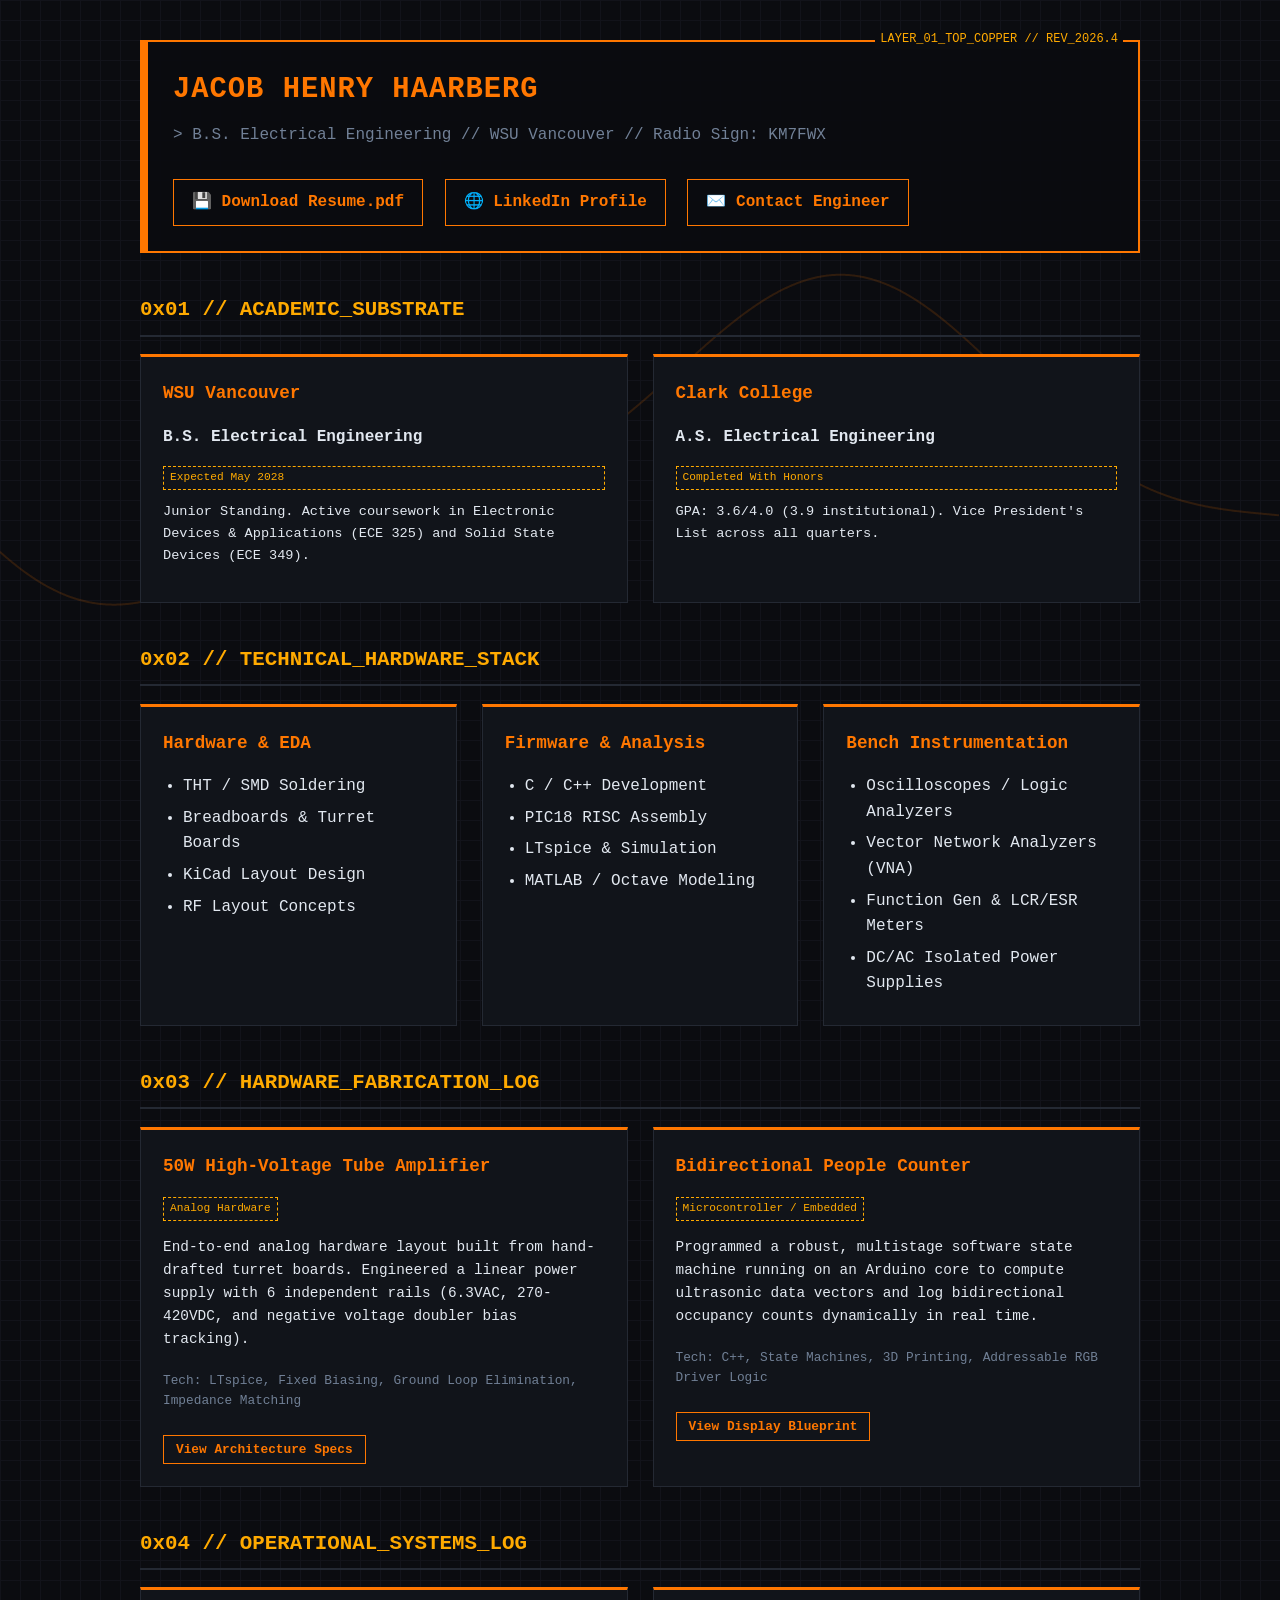
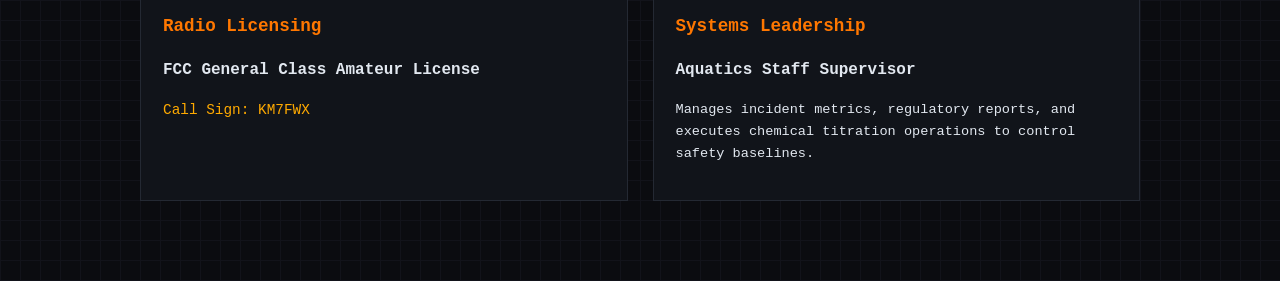
==== index.html @ 0bff0d73 "Add files via upload" ====
<!DOCTYPE html>
<html lang="en">
<head>
    <meta charset="UTF-8">
    <meta name="viewport" content="width=device-width, initial-scale=1.0">
    <title>Jacob Henry Haarberg | Electrical Engineering Portfolio</title>
    <link rel="stylesheet" href="style.css">
</head>
<body>
    <!-- Real-time Oscilloscope Background Trace Engine -->
    <canvas id="scopeCanvas"></canvas>
    
    <div class="container">
        <!-- HEADER / SILKSCREEN FABRIC-BLOCK REGISTRATION -->
        <header class="terminal-header">
            <h1>JACOB HENRY HAARBERG</h1>
            <p class="subtitle">> B.S. Electrical Engineering // WSU Vancouver // Radio Sign: KM7FWX</p>
            <div class="cv-links">
                <!-- Point these to where your physical PDFs are stored in your root directory -->
                <a href="resume.pdf" class="btn" download>💾 Download Resume.pdf</a>
                <a href="https://linkedin.com" target="_blank" class="btn">🌐 LinkedIn Profile</a>
                <a href="mailto:Jacob.Haarberg@outlook.com" class="btn">✉️ Contact Engineer</a>
            </div>
        </header>

        <!-- EDUCATION MATRIX -->
        <section class="skills-section">
            <h2>0x01 // ACADEMIC_SUBSTRATE</h2>
            <div class="skills-grid">
                <div class="skill-card">
                    <h3>WSU Vancouver</h3>
                    <p><strong>B.S. Electrical Engineering</strong></p>
                    <p class="status-tag">Expected May 2028</p>
                    <p style="font-size: 0.85rem; margin-top: 10px;">Junior Standing. Active coursework in Electronic Devices & Applications (ECE 325) and Solid State Devices (ECE 349).</p>
                </div>
                <div class="skill-card">
                    <h3>Clark College</h3>
                    <p><strong>A.S. Electrical Engineering</strong></p>
                    <p class="status-tag">Completed With Honors</p>
                    <p style="font-size: 0.85rem; margin-top: 10px;">GPA: 3.6/4.0 (3.9 institutional). Vice President's List across all quarters.</p>
                </div>
            </div>
        </section>

        <!-- SKILLS MATRIX -->
        <section class="skills-section">
            <h2>0x02 // TECHNICAL_HARDWARE_STACK</h2>
            <div class="skills-grid">
                <div class="skill-card">
                    <h3>Hardware & EDA</h3>
                    <ul>
                        <li>THT / SMD Soldering</li>
                        <li>Breadboards & Turret Boards</li>
                        <li>KiCad Layout Design</li>
                        <li>RF Layout Concepts</li>
                    </ul>
                </div>
                <div class="skill-card">
                    <h3>Firmware & Analysis</h3>
                    <ul>
                        <li>C / C++ Development</li>
                        <li>PIC18 RISC Assembly</li>
                        <li>LTspice & Simulation</li>
                        <li>MATLAB / Octave Modeling</li>
                    </ul>
                </div>
                <div class="skill-card">
                    <h3>Bench Instrumentation</h3>
                    <ul>
                        <li>Oscilloscopes / Logic Analyzers</li>
                        <li>Vector Network Analyzers (VNA)</li>
                        <li>Function Gen & LCR/ESR Meters</li>
                        <li>DC/AC Isolated Power Supplies</li>
                    </ul>
                </div>
            </div>
        </section>

        <!-- HARDWARE PROJECTS GALLERY -->
        <section class="projects-section">
            <h2>0x03 // HARDWARE_FABRICATION_LOG</h2>
            <div class="projects-grid">
                
                <!-- Project 1: Tube Amp -->
                <article class="project-card">
                    <div class="project-header">
                        <h3>50W High-Voltage Tube Amplifier</h3>
                        <span class="status-tag">Analog Hardware</span>
                    </div>
                    <p class="project-desc">End-to-end analog hardware layout built from hand-drafted turret boards. Engineered a linear power supply with 6 independent rails (6.3VAC, 270-420VDC, and negative voltage doubler bias tracking).</p>
                    <p style="font-size:0.8rem; color:var(--text-muted);">Tech: LTspice, Fixed Biasing, Ground Loop Elimination, Impedance Matching</p>
                    <div class="project-links">
                        <button class="btn-sm modal-trigger" data-target="amp-modal">View Architecture Specs</button>
                    </div>
                </article>

                <!-- Project 2: People Counter -->
                <article class="project-card">
                    <div class="project-header">
                        <h3>Bidirectional People Counter</h3>
                        <span class="status-tag">Microcontroller / Embedded</span>
                    </div>
                    <p class="project-desc">Programmed a robust, multistage software state machine running on an Arduino core to compute ultrasonic data vectors and log bidirectional occupancy counts dynamically in real time.</p>
                    <p style="font-size:0.8rem; color:var(--text-muted);">Tech: C++, State Machines, 3D Printing, Addressable RGB Driver Logic</p>
                    <div class="project-links">
                        <button class="btn-sm modal-trigger" data-target="counter-modal">View Display Blueprint</button>
                    </div>
                </article>

            </div>
        </section>
        
        <!-- RADIO CERTIFICATIONS & WORK LEADERSHIP -->
        <section class="skills-section">
            <h2>0x04 // OPERATIONAL_SYSTEMS_LOG</h2>
            <div class="skills-grid">
                <div class="skill-card">
                    <h3>Radio Licensing</h3>
                    <p><strong>FCC General Class Amateur License</strong></p>
                    <p style="font-size:0.9rem; color:var(--solder-gold);">Call Sign: KM7FWX</p>
                </div>
                <div class="skill-card">
                    <h3>Systems Leadership</h3>
                    <p><strong>Aquatics Staff Supervisor</strong></p>
                    <p style="font-size:0.85rem;">Manages incident metrics, regulatory reports, and executes chemical titration operations to control safety baselines.</p>
                </div>
            </div>
        </section>
    </div>

    <!-- MODAL POPUPS (TRIGGERS TO SHOW SCHEMATICS OR PHOTOS) -->
    <div id="amp-modal" class="modal">
        <div class="modal-content">
            <span class="close-btn">&times;</span>
            <h2>50W High-Voltage Tube Amp — LTspice & Assembly Specs</h2>
            <div class="blueprint-placeholder">
                <!-- Drop a PNG schematic image inside your assets folder, then point to it here: -->
                <!-- <img src="assets/schematics/tube_amp.png" alt="Tube Amp Schematic Layout" style="width:100%; max-height:100%; object-fit:contain;"> -->
                <p>[ Drop your LTspice Schematic Export or Turret Layout Image here: assets/schematics/ ]</p>
            </div>
            <ul style="font-size: 0.85rem; margin-top: 15px; color: var(--text-primary);">
                <li>Designed 5-stage analog signal paths (pre-amp, tone stack, pre-driver, phase inverter, power stage).</li>
                <li>Mitigated cross-coupling loops through precise power transformer orientation modeling.</li>
            </ul>
        </div>
    </div>

    <div id="counter-modal" class="modal">
        <div class="modal-content">
            <span class="close-btn">&times;</span>
            <h2>3D Printed RGB 7-Segment Display Module</h2>
            <div class="blueprint-placeholder">
                <!-- Drop a photo of your custom display block here: -->
                <!-- <img src="assets/schematics/counter.jpg" alt="7-Segment Enclosure Mock" style="width:100%; max-height:100%; object-fit:contain;"> -->
                <p>[ Drop your 3D Render CAD / Enclosure wiring diagram here: assets/schematics/ ]</p>
            </div>
            <p style="font-size: 0.85rem; margin-top: 15px; color: var(--text-primary);">
                Custom 2-digit enclosure utilizing individual addressable LED strip segments written with local logic blocks to compute overflow warning flags.
            </p>
        </div>
    </div>

    <script src="script.js"></script>
</body>
</html>
---- style.css ----
:root {
    --bg-color: #0b0c10;          /* Deep matte obsidian black */
    --pcb-grid: #12131a;          /* Background substrate grid line */
    --copper-orange: #ff7700;     /* Vibrant trace copper orange */
    --solder-gold: #ffaa00;       /* Component pads and highlights */
    --text-primary: #e2e8f0;      /* Clean, readable technical white */
    --text-muted: #718096;        /* Subdued text for structural notes */
    --border-trace: #242933;      /* Dark trace lines */
}

body {
    background-color: var(--bg-color);
    /* PCB Substrate grid pattern */
    background-image: 
        linear-gradient(var(--pcb-grid) 1px, transparent 1px),
        linear-gradient(90deg, var(--pcb-grid) 1px, transparent 1px);
    background-size: 20px 20px;
    color: var(--text-primary);
    font-family: 'Courier New', Courier, monospace;
    line-height: 1.6;
    margin: 0;
    padding: 0;
}

/* Removes the old fuzzy CRT line overlay completely */
.crt-overlay {
    display: none;
}

.container {
    max-width: 1000px;
    margin: 0 auto;
    padding: 40px 20px;
}

/* Header styled like a manufacturing fabrication block */
header.terminal-header {
    border: 2px solid var(--copper-orange);
    border-left: 8px solid var(--copper-orange); /* Thick trace anchor */
    padding: 25px;
    background: rgba(11, 12, 16, 0.9);
    margin-bottom: 40px;
    position: relative;
}

/* Small aesthetic designators mimicking silkscreen markings */
header.terminal-header::before {
    content: "LAYER_01_TOP_COPPER // REV_2026.4";
    position: absolute;
    top: -12px;
    right: 15px;
    background: var(--bg-color);
    color: var(--solder-gold);
    font-size: 0.75rem;
    padding: 0 5px;
}

h1 { 
    color: var(--copper-orange); 
    margin: 0 0 10px 0; 
    font-size: 1.8rem;
    font-weight: 700;
    letter-spacing: 1px;
}

h2 { 
    color: var(--solder-gold); 
    border-bottom: 2px solid var(--border-trace); 
    padding-bottom: 8px;
    font-size: 1.3rem;
    margin-top: 40px;
}

.subtitle {
    color: var(--text-muted);
    margin: 0 0 20px 0;
}

/* Technical Copper Interface Buttons */
.btn, .btn-sm {
    background: transparent;
    color: var(--copper-orange);
    border: 1px solid var(--copper-orange);
    padding: 10px 18px;
    cursor: pointer;
    font-family: inherit;
    font-weight: bold;
    text-decoration: none;
    display: inline-block;
    margin-right: 12px;
    margin-top: 10px;
    transition: all 0.2s ease-in-out;
}

.btn:hover, .btn-sm:hover {
    background: rgba(255, 119, 0, 0.1);
    color: var(--solder-gold);
    border-color: var(--solder-gold);
    box-shadow: 0 0 8px rgba(255, 170, 0, 0.3);
}

.btn-sm { 
    padding: 6px 12px; 
    font-size: 0.8rem; 
}

/* Grid Layouts for Content Matrix */
.skills-grid, .projects-grid {
    display: grid;
    grid-template-columns: repeat(auto-fit, minmax(280px, 1fr));
    gap: 25px;
    margin-bottom: 40px;
}

/* Cards styled to look like mounted silicon components */
.skill-card, .project-card {
    border: 1px solid var(--border-trace);
    border-top: 3px solid var(--copper-orange); /* Solder mask link */
    padding: 22px;
    background: #11141a;
    position: relative;
}

.skill-card h3, .project-card h3 {
    color: var(--copper-orange);
    margin-top: 0;
    font-size: 1.1rem;
}

.skill-card ul {
    padding-left: 20px;
    margin: 0;
}

.skill-card li {
    margin-bottom: 6px;
    color: var(--text-primary);
}

.project-header {
    display: flex;
    justify-content: space-between;
    align-items: center;
    flex-wrap: wrap;
    margin-bottom: 12px;
}

.project-desc {
    color: var(--text-primary);
    font-size: 0.9rem;
    margin-bottom: 20px;
}

/* Component status tags resembling silkscreen test point indicators */
.status-tag {
    font-size: 0.7rem;
    background: transparent;
    padding: 2px 6px;
    border: 1px dashed var(--solder-gold);
    color: var(--solder-gold);
}

/* Modal Popups for Schematics/Blueprints */
.modal {
    display: none;
    position: fixed;
    top: 0; left: 0; width: 100%; height: 100%;
    background: rgba(0, 0, 0, 0.9);
    z-index: 1000;
}

.modal-content {
    background: var(--bg-color);
    margin: 8% auto;
    padding: 25px;
    width: 85%;
    max-width: 850px;
    border: 2px solid var(--copper-orange);
    box-shadow: 0 0 20px rgba(255, 119, 0, 0.2);
}

.close-btn {
    float: right;
    font-size: 2rem;
    cursor: pointer;
    color: var(--copper-orange);
    line-height: 1;
}

.close-btn:hover {
    color: var(--solder-gold);
}

/* Blueprint viewer module inside the popup window */
.blueprint-placeholder {
    border: 1px solid var(--border-trace);
    height: 350px;
    display: flex;
    align-items: center;
    justify-content: center;
    background: #06090e; 
    color: var(--text-muted);
    font-size: 0.9rem;
}
/* Oscilloscope Background Canvas Layer */
#scopeCanvas {
    position: fixed;
    top: 0;
    left: 0;
    width: 100vw;
    height: 100vh;
    z-index: -1;          /* Locks it strictly behind your text and cards */
    pointer-events: none; /* Allows you to still click buttons right through it */
    opacity: 0.15;        /* Subdued baseline brightness so your text stays highly readable */
}
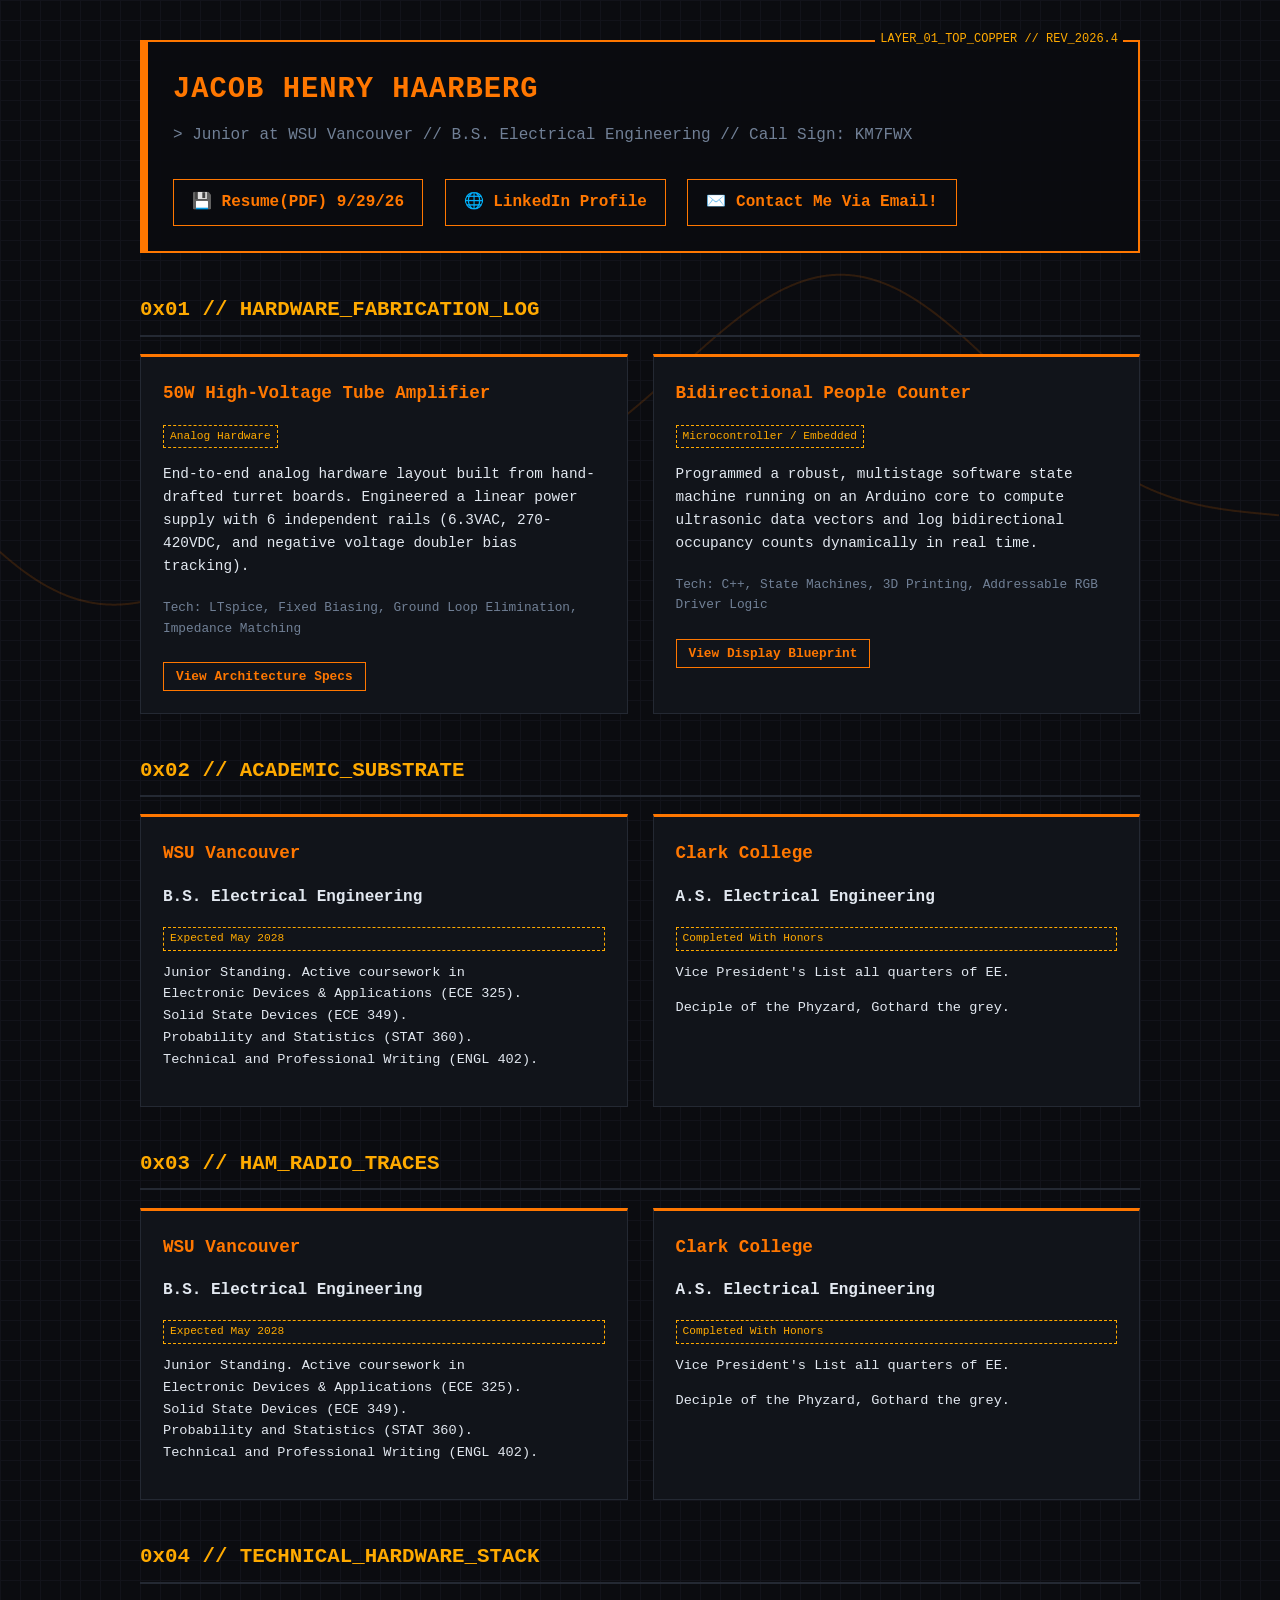
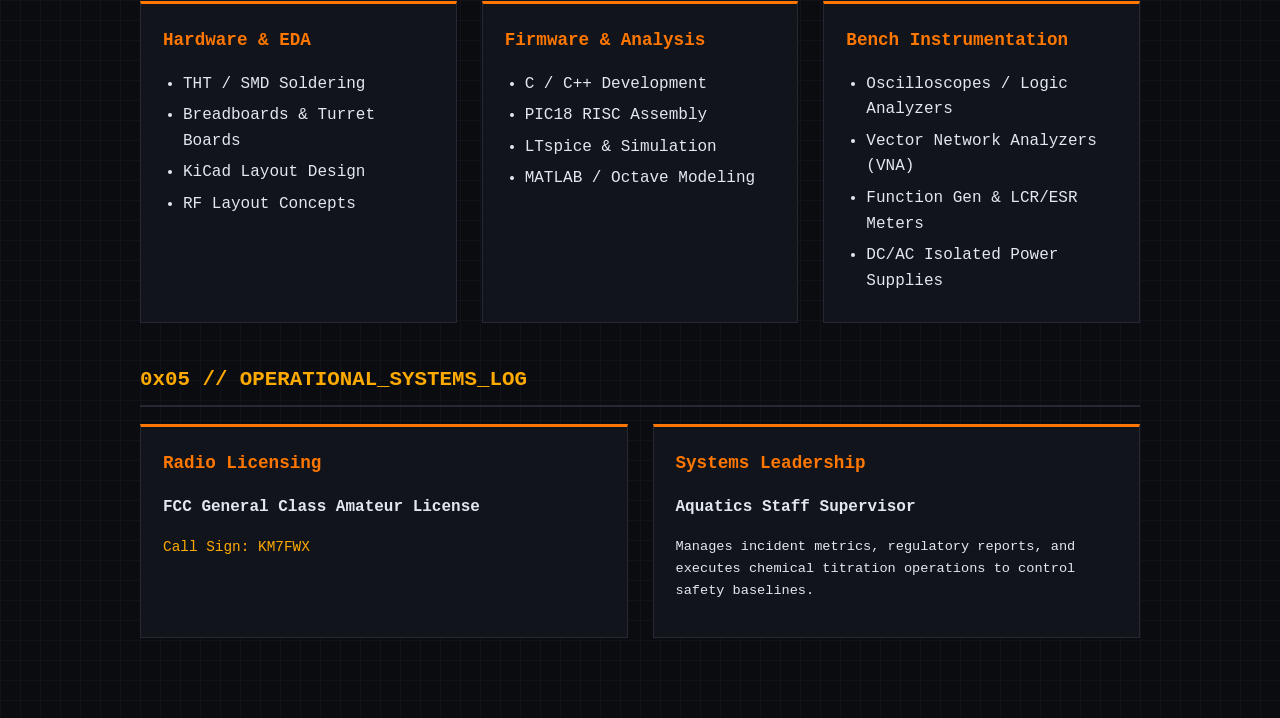
==== commit da42ed2e: "Update personal information and project details in HTML" ====
--- a/index.html
+++ b/index.html
@@ -14,37 +14,101 @@
         <!-- HEADER / SILKSCREEN FABRIC-BLOCK REGISTRATION -->
         <header class="terminal-header">
             <h1>JACOB HENRY HAARBERG</h1>
-            <p class="subtitle">> B.S. Electrical Engineering // WSU Vancouver // Radio Sign: KM7FWX</p>
+            <p class="subtitle">> Junior at WSU Vancouver // B.S. Electrical Engineering //  Call Sign: KM7FWX</p>
             <div class="cv-links">
                 <!-- Point these to where your physical PDFs are stored in your root directory -->
-                <a href="resume.pdf" class="btn" download>💾 Download Resume.pdf</a>
-                <a href="https://linkedin.com" target="_blank" class="btn">🌐 LinkedIn Profile</a>
-                <a href="mailto:Jacob.Haarberg@outlook.com" class="btn">✉️ Contact Engineer</a>
+                <a href="jacob's_resume.pdf" class="btn" download>💾 Resume(PDF) 9/29/26</a>
+                <a href="https://www.linkedin.com/in/jacob-henry-haarberg-58b234398/" target="_blank" class="btn">🌐 LinkedIn Profile</a>
+                <a href="mailto:Jacob.Haarberg@outlook.com" class="btn">✉️ Contact Me Via Email!</a>
             </div>
         </header>
+        <!-- HARDWARE PROJECTS GALLERY -->
+        <section class="projects-section">
+            <h2>0x01 // HARDWARE_FABRICATION_LOG</h2>
+            <div class="projects-grid">
+                
+                <!-- Project 1: Tube Amp -->
+                <article class="project-card">
+                    <div class="project-header">
+                        <h3>50W High-Voltage Tube Amplifier</h3>
+                        <span class="status-tag">Analog Hardware</span>
+                    </div>
+                    <p class="project-desc">End-to-end analog hardware layout built from hand-drafted turret boards. Engineered a linear power supply with 6 independent rails (6.3VAC, 270-420VDC, and negative voltage doubler bias tracking).</p>
+                    <p style="font-size:0.8rem; color:var(--text-muted);">Tech: LTspice, Fixed Biasing, Ground Loop Elimination, Impedance Matching</p>
+                    <div class="project-links">
+                        <button class="btn-sm modal-trigger" data-target="amp-modal">View Architecture Specs</button>
+                    </div>
+                </article>
 
+                <!-- Project 2: People Counter -->
+                <article class="project-card">
+                    <div class="project-header">
+                        <h3>Bidirectional People Counter</h3>
+                        <span class="status-tag">Microcontroller / Embedded</span>
+                    </div>
+                    <p class="project-desc">Programmed a robust, multistage software state machine running on an Arduino core to compute ultrasonic data vectors and log bidirectional occupancy counts dynamically in real time.</p>
+                    <p style="font-size:0.8rem; color:var(--text-muted);">Tech: C++, State Machines, 3D Printing, Addressable RGB Driver Logic</p>
+                    <div class="project-links">
+                        <button class="btn-sm modal-trigger" data-target="counter-modal">View Display Blueprint</button>
+                    </div>
+                </article>
+
+            </div>
+        </section>
+        
         <!-- EDUCATION MATRIX -->
         <section class="skills-section">
-            <h2>0x01 // ACADEMIC_SUBSTRATE</h2>
+            <h2>0x02 // ACADEMIC_SUBSTRATE</h2>
             <div class="skills-grid">
                 <div class="skill-card">
                     <h3>WSU Vancouver</h3>
                     <p><strong>B.S. Electrical Engineering</strong></p>
                     <p class="status-tag">Expected May 2028</p>
-                    <p style="font-size: 0.85rem; margin-top: 10px;">Junior Standing. Active coursework in Electronic Devices & Applications (ECE 325) and Solid State Devices (ECE 349).</p>
+                    <p style="font-size: 0.85rem; margin-top: 10px;">Junior Standing. Active coursework in <br>
+                        Electronic Devices & Applications (ECE 325). <br>
+                        Solid State Devices (ECE 349). <br>
+                        Probability and Statistics (STAT 360).<br>
+                        Technical and Professional Writing (ENGL 402).<br>
+                        </p>
                 </div>
                 <div class="skill-card">
                     <h3>Clark College</h3>
                     <p><strong>A.S. Electrical Engineering</strong></p>
                     <p class="status-tag">Completed With Honors</p>
-                    <p style="font-size: 0.85rem; margin-top: 10px;">GPA: 3.6/4.0 (3.9 institutional). Vice President's List across all quarters.</p>
+                    <p style="font-size: 0.85rem; margin-top: 10px;">Vice President's List all quarters of EE.</p>
+                    <p style="font-size: 0.85rem; margin-top: 10px;">Deciple of the Phyzard, Gothard the grey.</p>
+                </div>
+            </div>
+        </section>
+
+        <!-- HAM Radio Traces -->
+        <section class="skills-section">
+            <h2>0x03 // HAM_RADIO_TRACES</h2>
+            <div class="skills-grid">
+                <div class="skill-card">
+                    <h3>WSU Vancouver</h3>
+                    <p><strong>B.S. Electrical Engineering</strong></p>
+                    <p class="status-tag">Expected May 2028</p>
+                    <p style="font-size: 0.85rem; margin-top: 10px;">Junior Standing. Active coursework in <br>
+                        Electronic Devices & Applications (ECE 325). <br>
+                        Solid State Devices (ECE 349). <br>
+                        Probability and Statistics (STAT 360).<br>
+                        Technical and Professional Writing (ENGL 402).<br>
+                        </p>
+                </div>
+                <div class="skill-card">
+                    <h3>Clark College</h3>
+                    <p><strong>A.S. Electrical Engineering</strong></p>
+                    <p class="status-tag">Completed With Honors</p>
+                    <p style="font-size: 0.85rem; margin-top: 10px;">Vice President's List all quarters of EE.</p>
+                    <p style="font-size: 0.85rem; margin-top: 10px;">Deciple of the Phyzard, Gothard the grey.</p>
                 </div>
             </div>
         </section>
 
         <!-- SKILLS MATRIX -->
         <section class="skills-section">
-            <h2>0x02 // TECHNICAL_HARDWARE_STACK</h2>
+            <h2>0x04 // TECHNICAL_HARDWARE_STACK</h2>
             <div class="skills-grid">
                 <div class="skill-card">
                     <h3>Hardware & EDA</h3>
@@ -76,43 +140,10 @@
             </div>
         </section>
 
-        <!-- HARDWARE PROJECTS GALLERY -->
-        <section class="projects-section">
-            <h2>0x03 // HARDWARE_FABRICATION_LOG</h2>
-            <div class="projects-grid">
-                
-                <!-- Project 1: Tube Amp -->
-                <article class="project-card">
-                    <div class="project-header">
-                        <h3>50W High-Voltage Tube Amplifier</h3>
-                        <span class="status-tag">Analog Hardware</span>
-                    </div>
-                    <p class="project-desc">End-to-end analog hardware layout built from hand-drafted turret boards. Engineered a linear power supply with 6 independent rails (6.3VAC, 270-420VDC, and negative voltage doubler bias tracking).</p>
-                    <p style="font-size:0.8rem; color:var(--text-muted);">Tech: LTspice, Fixed Biasing, Ground Loop Elimination, Impedance Matching</p>
-                    <div class="project-links">
-                        <button class="btn-sm modal-trigger" data-target="amp-modal">View Architecture Specs</button>
-                    </div>
-                </article>
 
-                <!-- Project 2: People Counter -->
-                <article class="project-card">
-                    <div class="project-header">
-                        <h3>Bidirectional People Counter</h3>
-                        <span class="status-tag">Microcontroller / Embedded</span>
-                    </div>
-                    <p class="project-desc">Programmed a robust, multistage software state machine running on an Arduino core to compute ultrasonic data vectors and log bidirectional occupancy counts dynamically in real time.</p>
-                    <p style="font-size:0.8rem; color:var(--text-muted);">Tech: C++, State Machines, 3D Printing, Addressable RGB Driver Logic</p>
-                    <div class="project-links">
-                        <button class="btn-sm modal-trigger" data-target="counter-modal">View Display Blueprint</button>
-                    </div>
-                </article>
-
-            </div>
-        </section>
-        
         <!-- RADIO CERTIFICATIONS & WORK LEADERSHIP -->
         <section class="skills-section">
-            <h2>0x04 // OPERATIONAL_SYSTEMS_LOG</h2>
+            <h2>0x05 // OPERATIONAL_SYSTEMS_LOG</h2>
             <div class="skills-grid">
                 <div class="skill-card">
                     <h3>Radio Licensing</h3>
@@ -163,3 +194,4 @@
     <script src="script.js"></script>
 </body>
 </html>
+
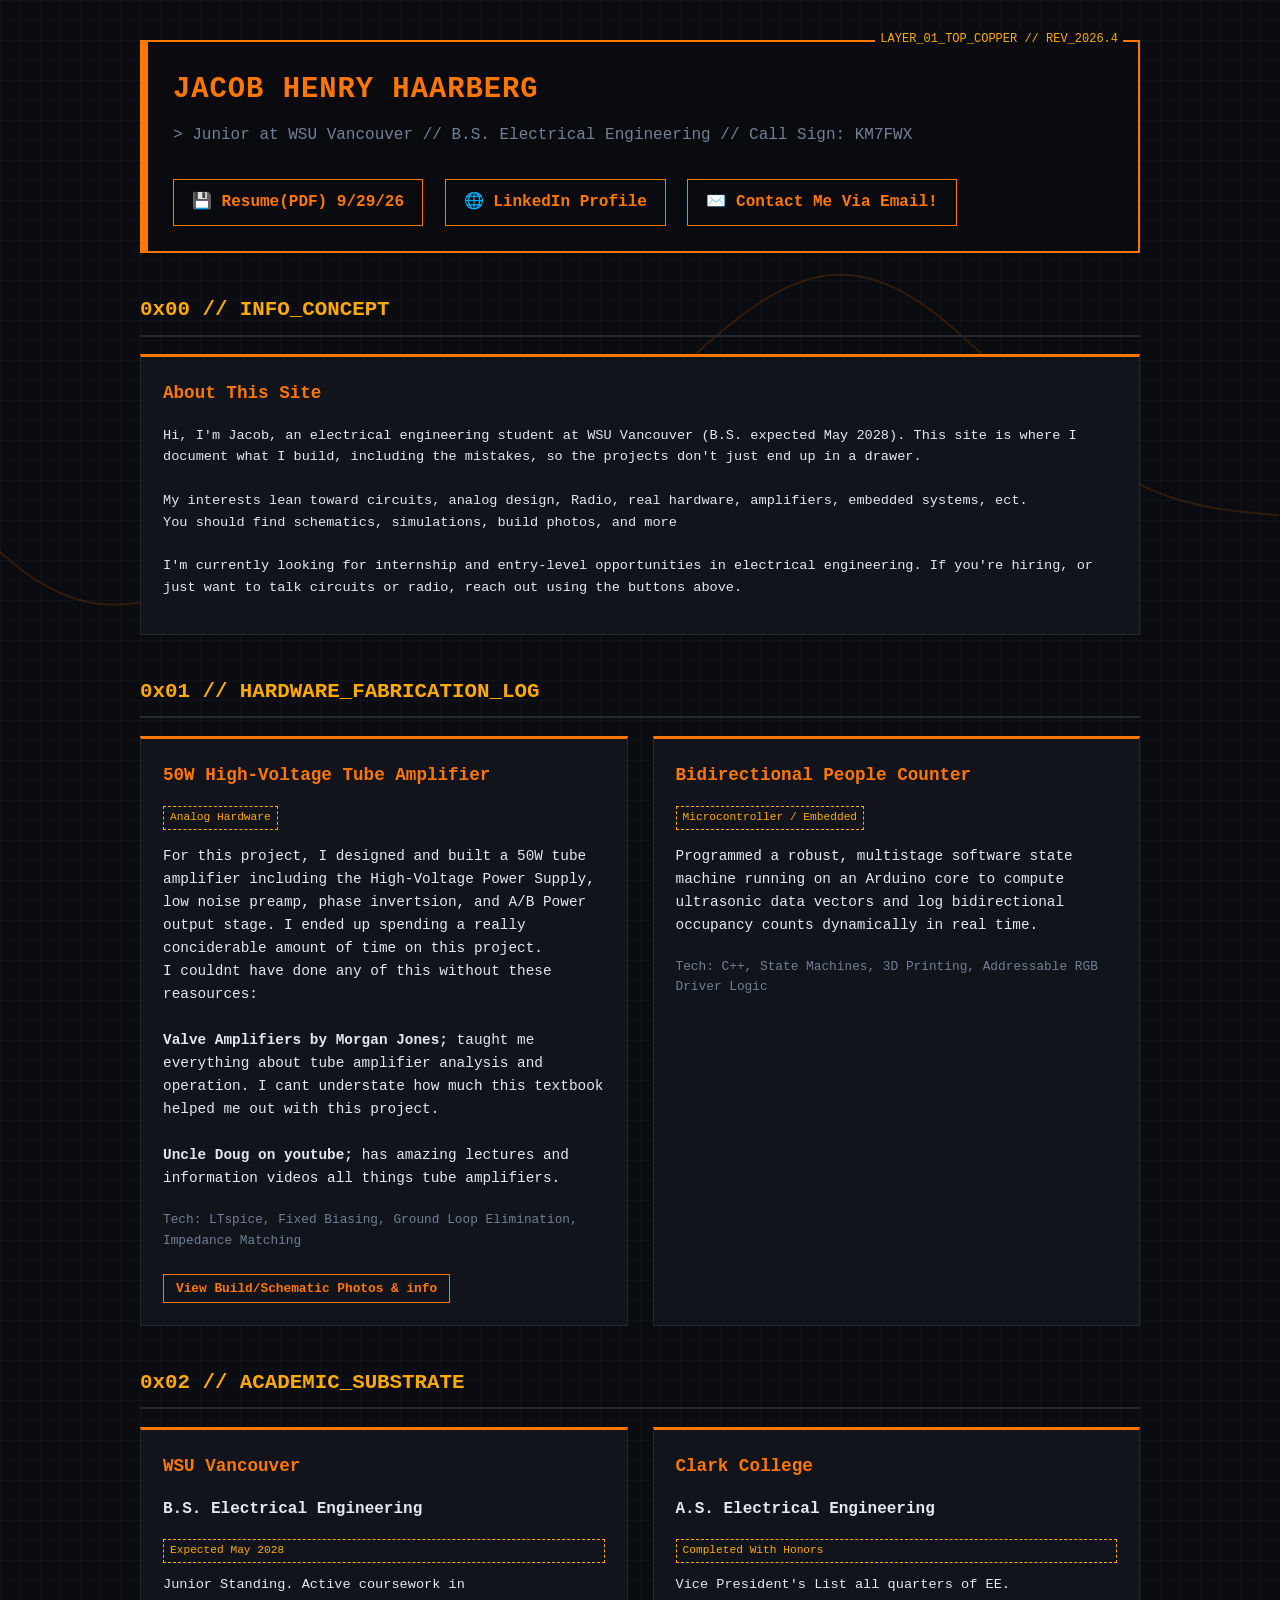
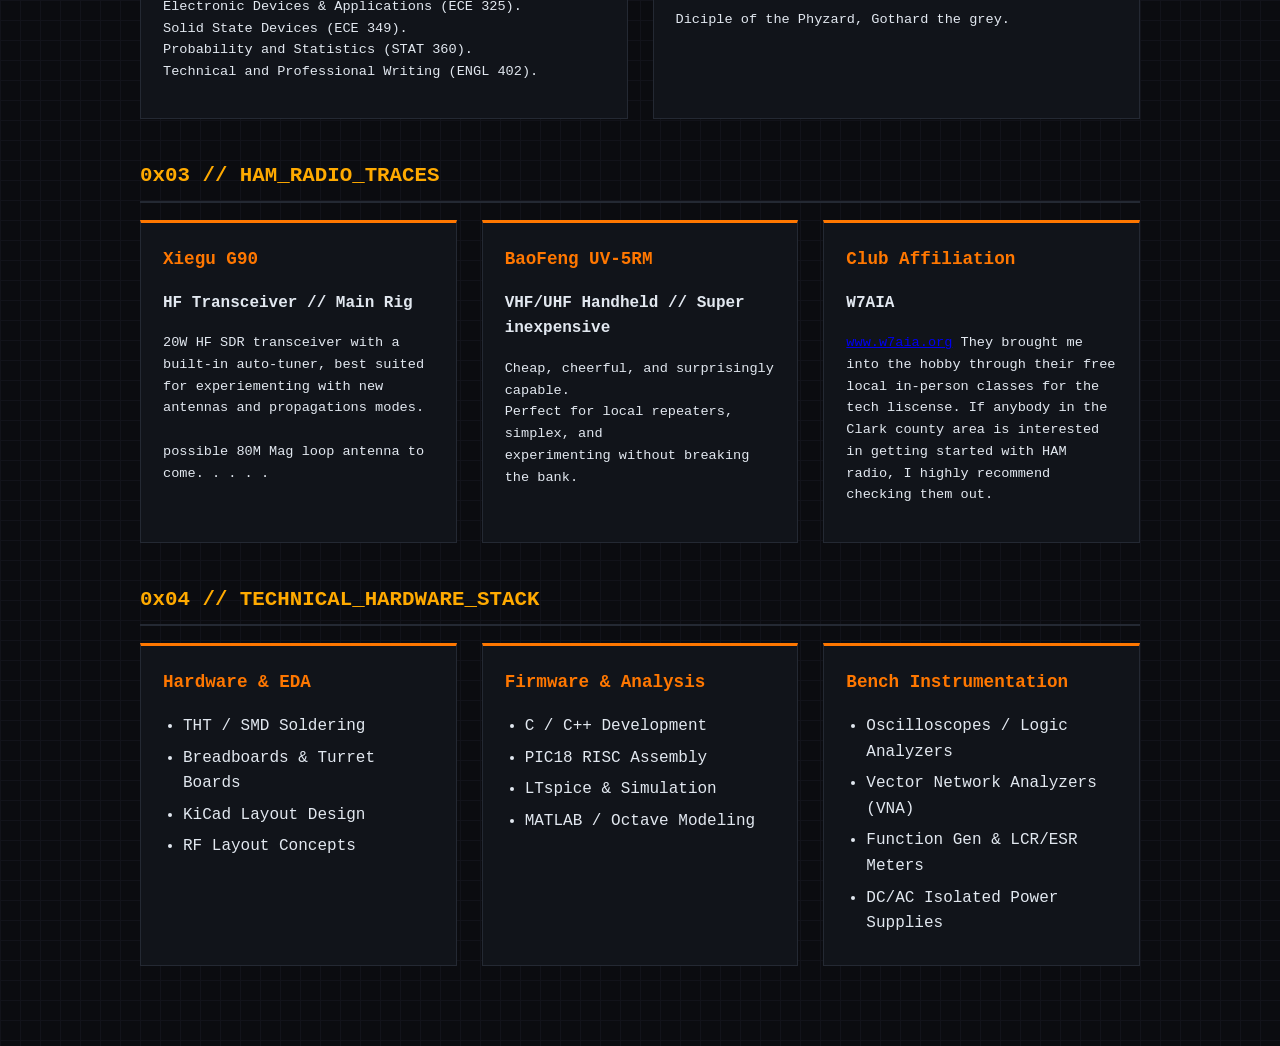
==== commit 79467911: "Update index.html" ====
--- a/index.html
+++ b/index.html
@@ -7,9 +7,9 @@
     <link rel="stylesheet" href="style.css">
 </head>
 <body>
-    <!-- Real-time Oscilloscope Background Trace Engine -->
-    <canvas id="scopeCanvas"></canvas>
-    
+
+
+
     <div class="container">
         <!-- HEADER / SILKSCREEN FABRIC-BLOCK REGISTRATION -->
         <header class="terminal-header">
@@ -21,7 +21,42 @@
                 <a href="https://www.linkedin.com/in/jacob-henry-haarberg-58b234398/" target="_blank" class="btn">🌐 LinkedIn Profile</a>
                 <a href="mailto:Jacob.Haarberg@outlook.com" class="btn">✉️ Contact Me Via Email!</a>
             </div>
+
         </header>
+
+
+
+    <!-- Real-time Oscilloscope Background Trace Engine -->
+    <canvas id="scopeCanvas"></canvas>
+    
+
+
+<!-- Introduction/info page -->
+<section class="skills-section">
+    <h2>0x00 // INFO_CONCEPT</h2>
+    <div class="skills-grid">
+        <div class="skill-card">
+            <h3>About This Site</h3>
+            <p style="font-size: 0.85rem; margin-top: 10px;">
+                Hi, I'm Jacob, an electrical engineering student at WSU Vancouver
+                (B.S. expected May 2028). This site is where I document what I build,
+                including the mistakes, so the projects don't just end up in a drawer.
+                <br><br>
+                My interests lean toward circuits, analog design, Radio, real hardware, amplifiers,
+                embedded systems, ect.<br>
+                You should find schematics, simulations, build
+                photos, and more
+                <br><br>
+                I'm currently looking for internship and entry-level opportunities in
+                electrical engineering. If you're hiring, or just want to talk
+                circuits or radio, reach out using the buttons above.
+            </p>
+        </div>
+    </div>
+</section>
+
+
+
         <!-- HARDWARE PROJECTS GALLERY -->
         <section class="projects-section">
             <h2>0x01 // HARDWARE_FABRICATION_LOG</h2>
@@ -33,10 +68,13 @@
                         <h3>50W High-Voltage Tube Amplifier</h3>
                         <span class="status-tag">Analog Hardware</span>
                     </div>
-                    <p class="project-desc">End-to-end analog hardware layout built from hand-drafted turret boards. Engineered a linear power supply with 6 independent rails (6.3VAC, 270-420VDC, and negative voltage doubler bias tracking).</p>
+                    <p class="project-desc">For this project, I designed and built a 50W tube amplifier including the High-Voltage Power Supply, low noise preamp, phase invertsion, and A/B Power output stage. I ended up spending a really conciderable amount of time on this project. 
+                    <br>I couldnt have done any of this without these reasources: 
+                    <br> <br><strong>Valve Amplifiers by Morgan Jones;</strong> taught me everything about tube amplifier analysis and operation. I cant understate how much this textbook helped me out with this project.
+                    <br> <br><strong>Uncle Doug on youtube;</strong> has amazing lectures and information videos all things tube amplifiers.  </p>
                     <p style="font-size:0.8rem; color:var(--text-muted);">Tech: LTspice, Fixed Biasing, Ground Loop Elimination, Impedance Matching</p>
                     <div class="project-links">
-                        <button class="btn-sm modal-trigger" data-target="amp-modal">View Architecture Specs</button>
+                        <button class="btn-sm modal-trigger" data-target="amp-modal">View Build/Schematic Photos & info</button>
                     </div>
                 </article>
 
@@ -48,14 +86,13 @@
                     </div>
                     <p class="project-desc">Programmed a robust, multistage software state machine running on an Arduino core to compute ultrasonic data vectors and log bidirectional occupancy counts dynamically in real time.</p>
                     <p style="font-size:0.8rem; color:var(--text-muted);">Tech: C++, State Machines, 3D Printing, Addressable RGB Driver Logic</p>
-                    <div class="project-links">
-                        <button class="btn-sm modal-trigger" data-target="counter-modal">View Display Blueprint</button>
-                    </div>
                 </article>
 
             </div>
         </section>
         
+
+
         <!-- EDUCATION MATRIX -->
         <section class="skills-section">
             <h2>0x02 // ACADEMIC_SUBSTRATE</h2>
@@ -76,35 +113,49 @@
                     <p><strong>A.S. Electrical Engineering</strong></p>
                     <p class="status-tag">Completed With Honors</p>
                     <p style="font-size: 0.85rem; margin-top: 10px;">Vice President's List all quarters of EE.</p>
-                    <p style="font-size: 0.85rem; margin-top: 10px;">Deciple of the Phyzard, Gothard the grey.</p>
+                    <p style="font-size: 0.85rem; margin-top: 10px;">Diciple of the Phyzard, Gothard the grey.</p>
                 </div>
             </div>
         </section>
 
-        <!-- HAM Radio Traces -->
-        <section class="skills-section">
-            <h2>0x03 // HAM_RADIO_TRACES</h2>
-            <div class="skills-grid">
-                <div class="skill-card">
-                    <h3>WSU Vancouver</h3>
-                    <p><strong>B.S. Electrical Engineering</strong></p>
-                    <p class="status-tag">Expected May 2028</p>
-                    <p style="font-size: 0.85rem; margin-top: 10px;">Junior Standing. Active coursework in <br>
-                        Electronic Devices & Applications (ECE 325). <br>
-                        Solid State Devices (ECE 349). <br>
-                        Probability and Statistics (STAT 360).<br>
-                        Technical and Professional Writing (ENGL 402).<br>
-                        </p>
-                </div>
-                <div class="skill-card">
-                    <h3>Clark College</h3>
-                    <p><strong>A.S. Electrical Engineering</strong></p>
-                    <p class="status-tag">Completed With Honors</p>
-                    <p style="font-size: 0.85rem; margin-top: 10px;">Vice President's List all quarters of EE.</p>
-                    <p style="font-size: 0.85rem; margin-top: 10px;">Deciple of the Phyzard, Gothard the grey.</p>
-                </div>
-            </div>
-        </section>
+
+
+<!-- HAM Radio Traces -->
+<section class="skills-section">
+    <h2>0x03 // HAM_RADIO_TRACES</h2>
+    <div class="skills-grid">
+        <div class="skill-card">
+            <h3>Xiegu G90</h3>
+            <p><strong>HF Transceiver // Main Rig</strong></p>
+            <p style="font-size: 0.85rem; margin-top: 10px;">
+                20W HF SDR transceiver with a built-in auto-tuner,
+                 best suited for experiementing with new antennas and propagations modes.
+                <br><br>possible 80M Mag loop antenna to come. . . . .    
+                </bk>
+            </p>
+        </div>
+        <div class="skill-card">
+            <h3>BaoFeng UV-5RM</h3>
+            <p><strong>VHF/UHF Handheld // Super inexpensive </strong></p>
+            <p style="font-size: 0.85rem; margin-top: 10px;">
+                Cheap, cheerful, and surprisingly capable.<br>
+                Perfect for local repeaters, simplex, and<br>
+                experimenting without breaking the bank.
+            </p>
+        </div>
+        <div class="skill-card">
+            <h3>Club Affiliation</h3>
+            <p><strong>W7AIA</strong></p>
+            <p style="font-size: 0.85rem; margin-top: 10px;">
+                <a href="https://www.w7aia.org/" target="_blank" rel="noopener noreferrer">www.w7aia.org</a>
+                They brought me into the hobby through their free local in-person classes for the tech liscense. 
+                If anybody in the Clark county area is interested in getting started with HAM radio, I highly recommend checking them out.
+            </p>
+        </div>
+    </div>
+</section>
+
+
 
         <!-- SKILLS MATRIX -->
         <section class="skills-section">
@@ -141,55 +192,27 @@
         </section>
 
 
-        <!-- RADIO CERTIFICATIONS & WORK LEADERSHIP -->
-        <section class="skills-section">
-            <h2>0x05 // OPERATIONAL_SYSTEMS_LOG</h2>
-            <div class="skills-grid">
-                <div class="skill-card">
-                    <h3>Radio Licensing</h3>
-                    <p><strong>FCC General Class Amateur License</strong></p>
-                    <p style="font-size:0.9rem; color:var(--solder-gold);">Call Sign: KM7FWX</p>
-                </div>
-                <div class="skill-card">
-                    <h3>Systems Leadership</h3>
-                    <p><strong>Aquatics Staff Supervisor</strong></p>
-                    <p style="font-size:0.85rem;">Manages incident metrics, regulatory reports, and executes chemical titration operations to control safety baselines.</p>
-                </div>
-            </div>
-        </section>
-    </div>
 
     <!-- MODAL POPUPS (TRIGGERS TO SHOW SCHEMATICS OR PHOTOS) -->
-    <div id="amp-modal" class="modal">
-        <div class="modal-content">
-            <span class="close-btn">&times;</span>
-            <h2>50W High-Voltage Tube Amp — LTspice & Assembly Specs</h2>
-            <div class="blueprint-placeholder">
-                <!-- Drop a PNG schematic image inside your assets folder, then point to it here: -->
-                <!-- <img src="assets/schematics/tube_amp.png" alt="Tube Amp Schematic Layout" style="width:100%; max-height:100%; object-fit:contain;"> -->
-                <p>[ Drop your LTspice Schematic Export or Turret Layout Image here: assets/schematics/ ]</p>
-            </div>
-            <ul style="font-size: 0.85rem; margin-top: 15px; color: var(--text-primary);">
-                <li>Designed 5-stage analog signal paths (pre-amp, tone stack, pre-driver, phase inverter, power stage).</li>
-                <li>Mitigated cross-coupling loops through precise power transformer orientation modeling.</li>
-            </ul>
-        </div>
-    </div>
-
-    <div id="counter-modal" class="modal">
-        <div class="modal-content">
-            <span class="close-btn">&times;</span>
-            <h2>3D Printed RGB 7-Segment Display Module</h2>
-            <div class="blueprint-placeholder">
-                <!-- Drop a photo of your custom display block here: -->
-                <!-- <img src="assets/schematics/counter.jpg" alt="7-Segment Enclosure Mock" style="width:100%; max-height:100%; object-fit:contain;"> -->
-                <p>[ Drop your 3D Render CAD / Enclosure wiring diagram here: assets/schematics/ ]</p>
-            </div>
-            <p style="font-size: 0.85rem; margin-top: 15px; color: var(--text-primary);">
-                Custom 2-digit enclosure utilizing individual addressable LED strip segments written with local logic blocks to compute overflow warning flags.
-            </p>
-        </div>
-    </div>
+<!-- AMP MODAL -->
+<div id="amp-modal" class="modal">
+    <div class="modal-content">
+        <span class="close-btn">&times;</span>
+        <h2>50W High-Voltage Tube Amp — LTspice & Assembly Specs</h2>
+        <div class="gallery" data-gallery="amp"></div>
+    </div>
+</div>
+
+<!-- COUNTER MODAL -->
+<div id="counter-modal" class="modal">
+    <div class="modal-content">
+        <span class="close-btn">&times;</span>
+        <h2>3D Printed RGB 7-Segment Display Module</h2>
+        <div class="gallery" data-gallery=t-desc">Programmed a robust, multistage software state machine running on an Arduino core to compute ultrasonic data vectors and log bidirectional occupancy counts dynamically in real time.</p>
+                    <p style="font-size:0.8rem; color:var(--text-muted);">Tech: C++, State Machines, 3D Printing, Addressable RGB Driver Logic</p>
+                </article>"counter"></div>
+    </div>
+</div>
 
     <script src="script.js"></script>
 </body>
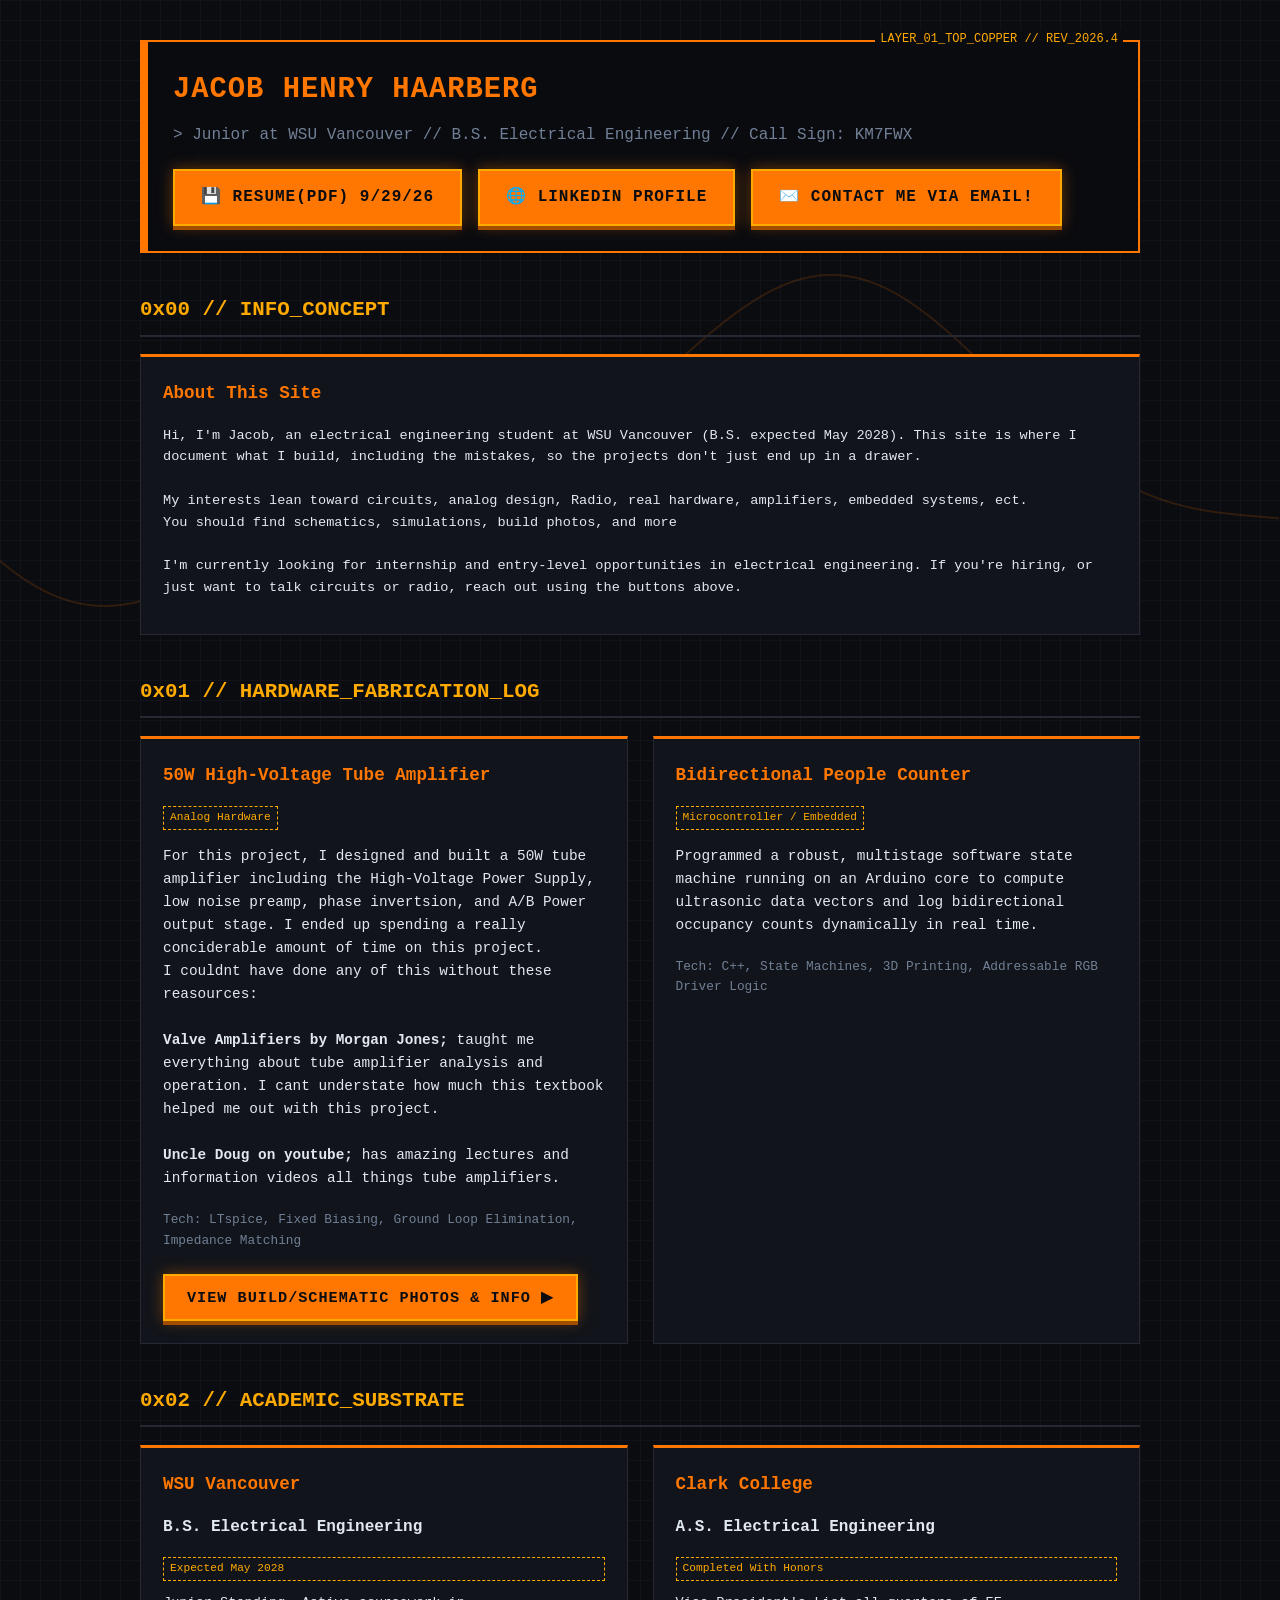
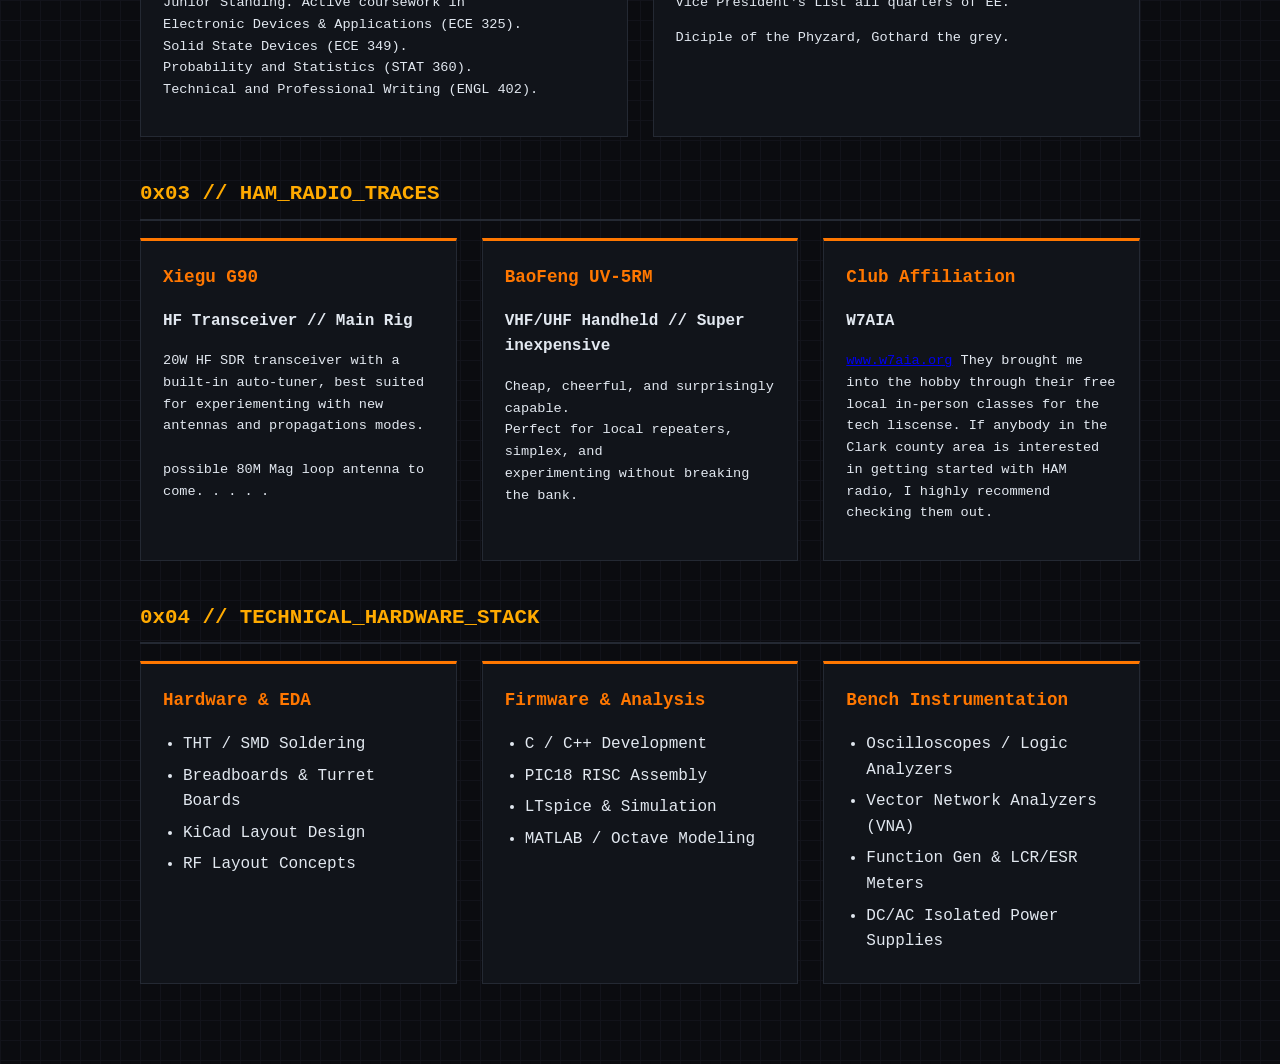
==== commit 1ef2b229: "Update index.html" ====
--- a/index.html
+++ b/index.html
@@ -217,4 +217,3 @@
     <script src="script.js"></script>
 </body>
 </html>
-
--- a/style.css
+++ b/style.css
@@ -164,28 +164,36 @@
 .modal {
     display: none;
     position: fixed;
-    top: 0; left: 0; width: 100%; height: 100%;
+    top: 0; left: 0;
+    width: 100%; height: 100%;
     background: rgba(0, 0, 0, 0.9);
     z-index: 1000;
 }
 
 .modal-content {
     background: var(--bg-color);
-    margin: 8% auto;
+    position: relative;
+    margin: 4vh auto;          /* small gap top and bottom */
     padding: 25px;
     width: 85%;
     max-width: 850px;
+    max-height: 90vh;          /* never taller than the screen */
+    overflow-y: auto;          /* scrolls inside the box */
+    box-sizing: border-box;
     border: 2px solid var(--copper-orange);
     box-shadow: 0 0 20px rgba(255, 119, 0, 0.2);
 }
 
 .close-btn {
+    position: sticky;
+    top: 0;
     float: right;
     font-size: 2rem;
     cursor: pointer;
     color: var(--copper-orange);
     line-height: 1;
-}
+    z-index: 10;
+} 
 
 .close-btn:hover {
     color: var(--solder-gold);
@@ -213,3 +221,121 @@
     pointer-events: none; /* Allows you to still click buttons right through it */
     opacity: 0.15;        /* Subdued baseline brightness so your text stays highly readable */
 }
+
+.gallery {
+    display: flex;
+    flex-direction: column;
+    gap: 20px;
+}
+
+.gallery figure {
+    margin: 0;
+    border: 1px solid var(--border-trace);
+    background: #06090e;
+    padding: 10px;
+}
+
+.gallery img {
+    display: block;
+    width: 100%;
+    max-height: 60vh;
+    object-fit: contain;
+    cursor: zoom-in;
+}
+
+.gallery figcaption {
+    margin-top: 10px;
+    padding-top: 8px;
+    border-top: 1px dashed var(--border-trace);
+    font-size: 0.85rem;
+    color: var(--text-primary);
+}
+
+.gallery figcaption::before {
+    content: "> ";
+    color: var(--copper-orange);
+}
+
+/* Prominent "View" buttons */
+.btn-sm {
+    background: var(--copper-orange);
+    color: #0b0c10;                 /* dark text on orange for contrast */
+    border: 2px solid var(--solder-gold);
+    padding: 12px 22px;
+    font-size: 0.95rem;
+    font-weight: 700;
+    letter-spacing: 1px;
+    text-transform: uppercase;
+    cursor: pointer;
+    box-shadow: 0 4px 0 #a34d00,    /* solid "3D" edge */
+                0 0 14px rgba(255, 119, 0, 0.4);  /* glow */
+    transition: transform 0.1s ease, box-shadow 0.1s ease, background 0.2s ease;
+}
+
+.btn-sm::after {
+    content: "  ▶";
+}
+
+.btn-sm:hover {
+    background: var(--solder-gold);
+    color: #0b0c10;
+    border-color: var(--solder-gold);
+    transform: translateY(-2px);
+    box-shadow: 0 6px 0 #a34d00,
+                0 0 22px rgba(255, 170, 0, 0.6);
+}
+
+.btn-sm:active {
+    transform: translateY(4px);     /* pushes down like a real button */
+    box-shadow: 0 0 0 #a34d00,
+                0 0 10px rgba(255, 119, 0, 0.4);
+}
+
+.btn-sm:focus-visible {
+    outline: 3px solid var(--text-primary);
+    outline-offset: 3px;
+}
+
+/* Prominent header buttons (Resume, LinkedIn, Email) */
+.cv-links {
+    display: flex;
+    flex-wrap: wrap;
+    gap: 16px;
+    margin-top: 20px;
+}
+
+.cv-links .btn {
+    background: var(--copper-orange);
+    color: #0b0c10;
+    border: 2px solid var(--solder-gold);
+    padding: 14px 26px;
+    margin: 0;                       /* gap handles spacing now */
+    font-size: 1rem;
+    font-weight: 700;
+    letter-spacing: 1px;
+    text-transform: uppercase;
+    text-decoration: none;
+    box-shadow: 0 4px 0 #a34d00,
+                0 0 14px rgba(255, 119, 0, 0.4);
+    transition: transform 0.1s ease, box-shadow 0.1s ease, background 0.2s ease;
+}
+
+.cv-links .btn:hover {
+    background: var(--solder-gold);
+    color: #0b0c10;
+    border-color: var(--solder-gold);
+    transform: translateY(-2px);
+    box-shadow: 0 6px 0 #a34d00,
+                0 0 22px rgba(255, 170, 0, 0.6);
+}
+
+.cv-links .btn:active {
+    transform: translateY(4px);
+    box-shadow: 0 0 0 #a34d00,
+                0 0 10px rgba(255, 119, 0, 0.4);
+}
+
+.cv-links .btn:focus-visible {
+    outline: 3px solid var(--text-primary);
+    outline-offset: 3px;
+}
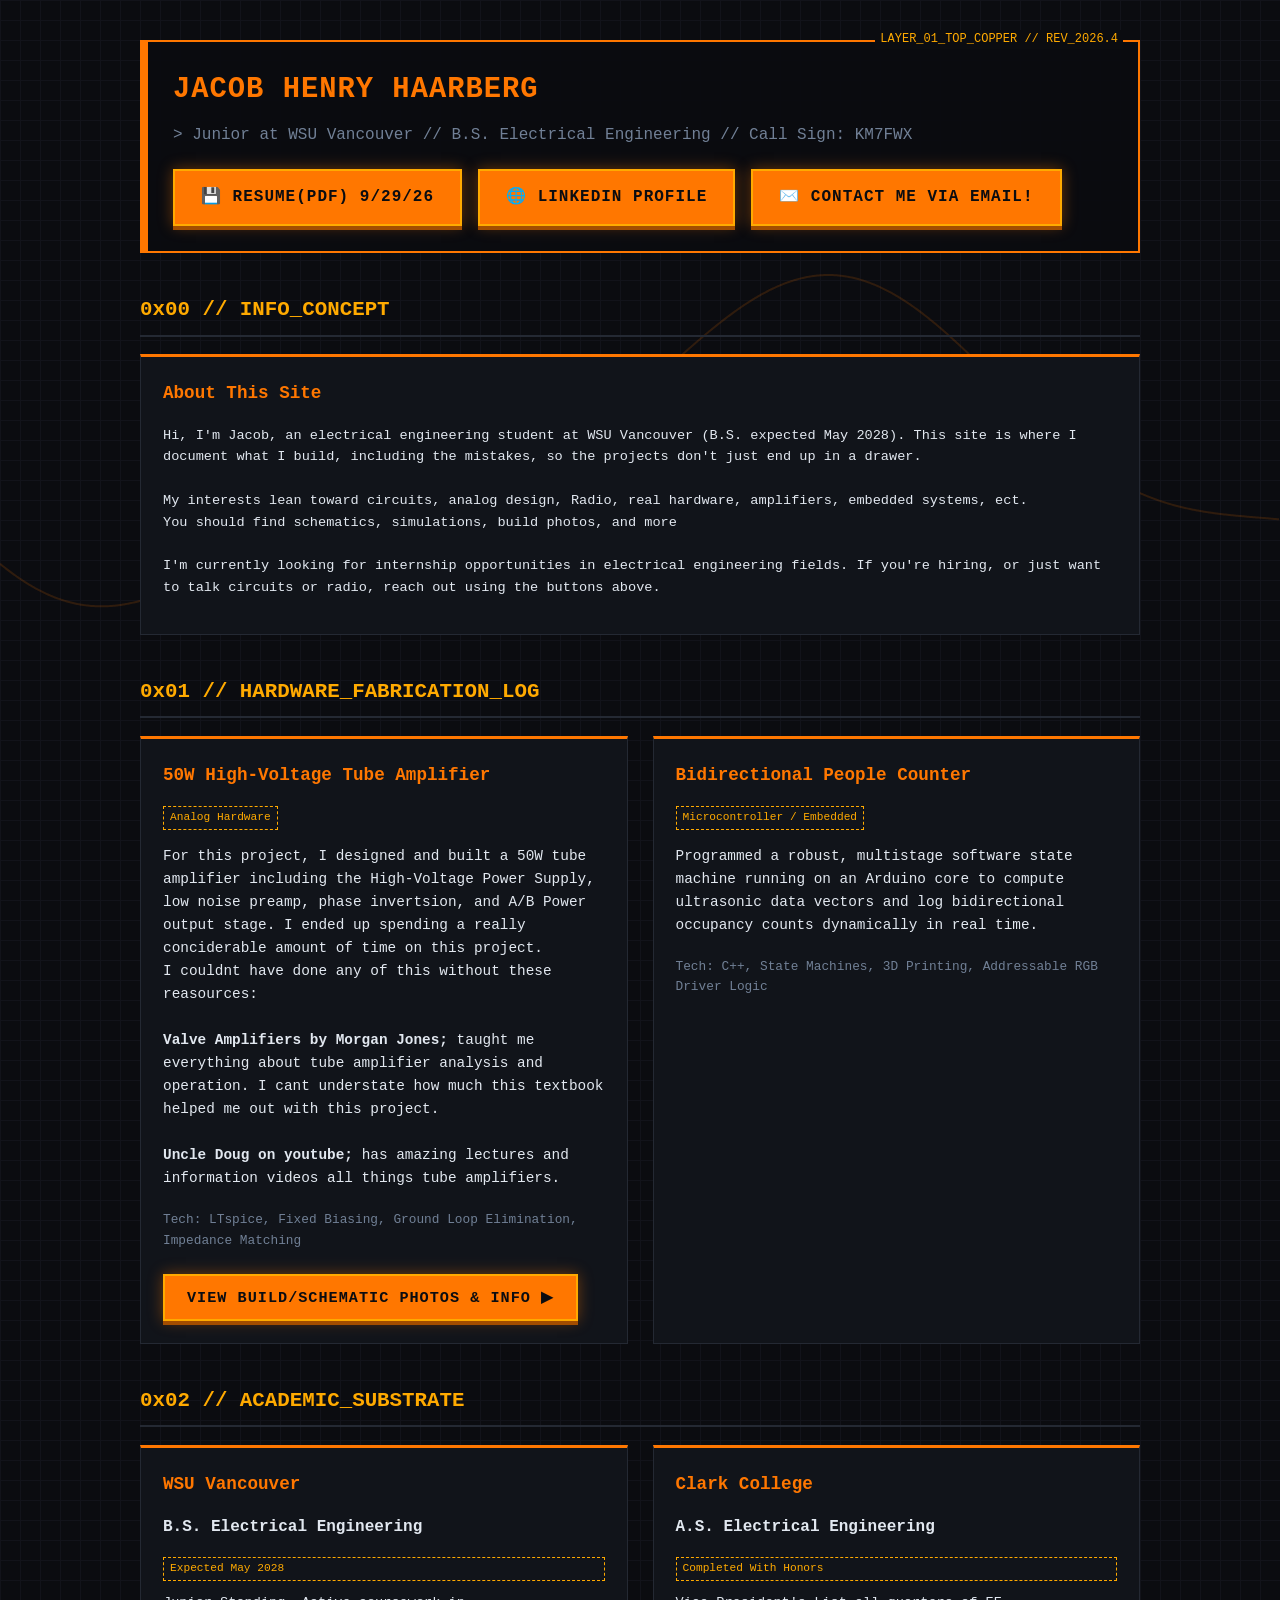
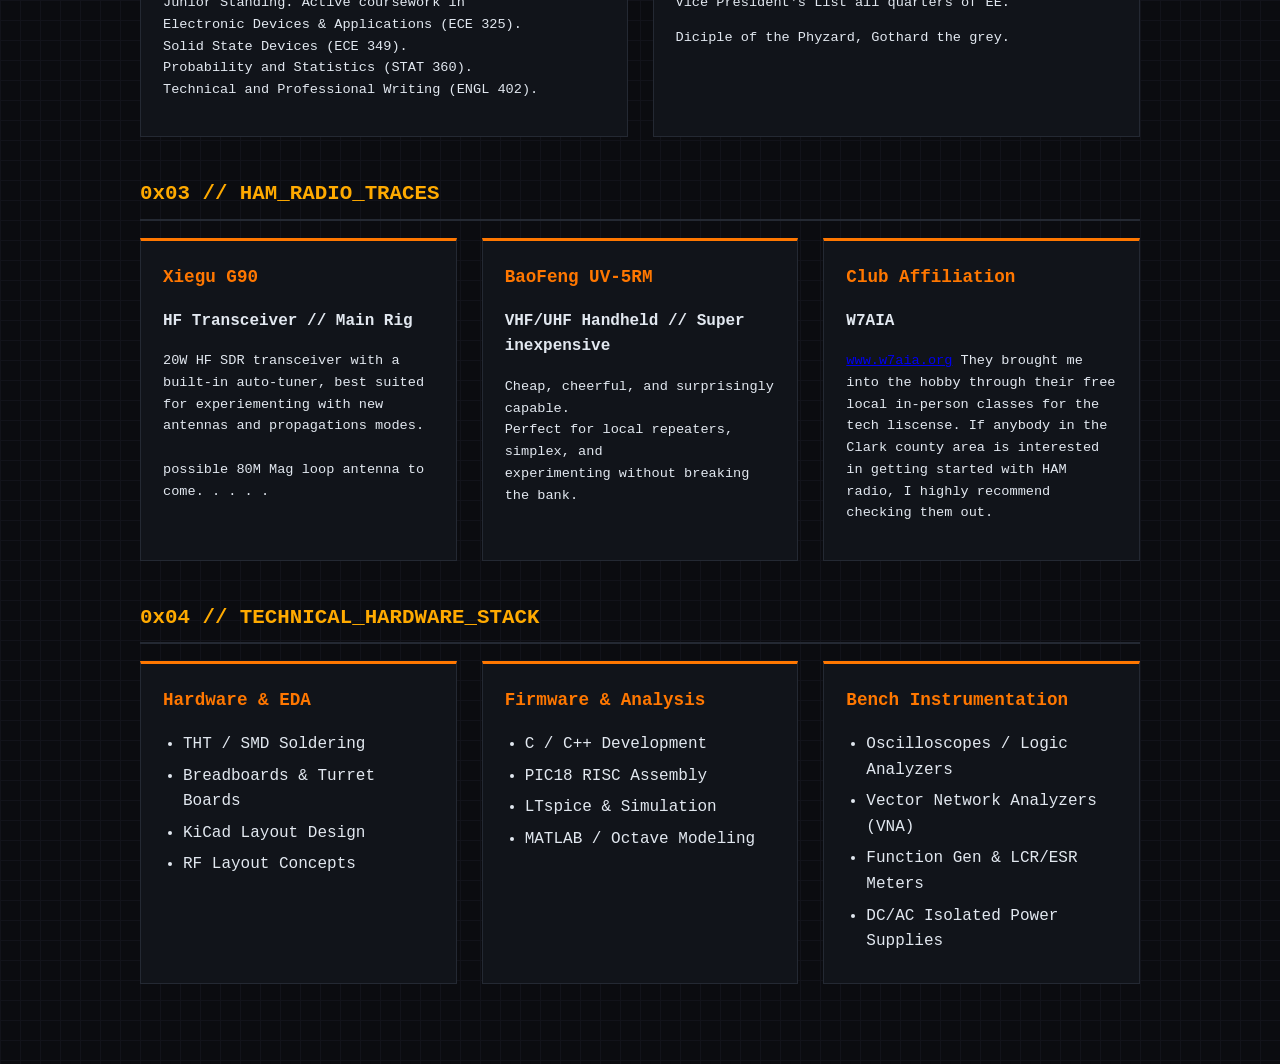
==== commit 30b2b99b: "Refine internship opportunity statement in index.html" ====
--- a/index.html
+++ b/index.html
@@ -47,8 +47,8 @@
                 You should find schematics, simulations, build
                 photos, and more
                 <br><br>
-                I'm currently looking for internship and entry-level opportunities in
-                electrical engineering. If you're hiring, or just want to talk
+                I'm currently looking for internship opportunities in
+                electrical engineering fields. If you're hiring, or just want to talk
                 circuits or radio, reach out using the buttons above.
             </p>
         </div>
@@ -217,3 +217,4 @@
     <script src="script.js"></script>
 </body>
 </html>
+
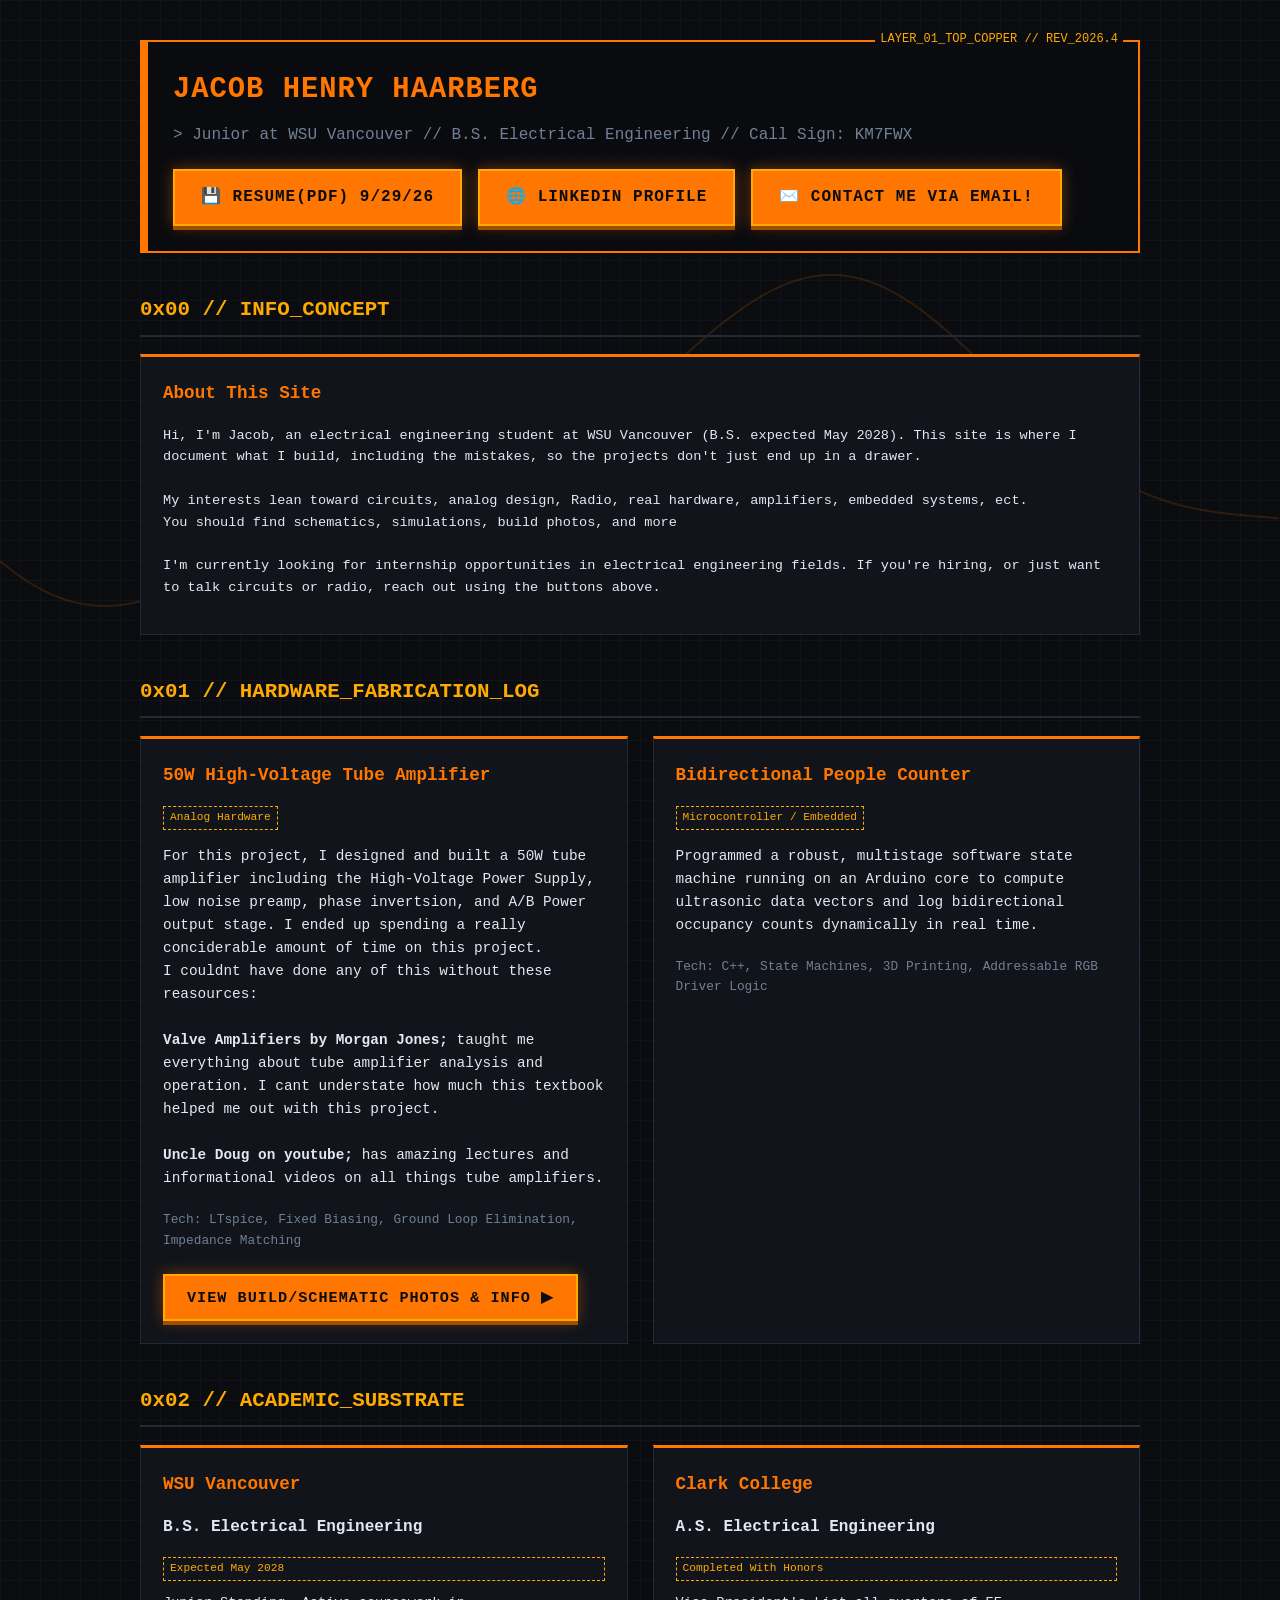
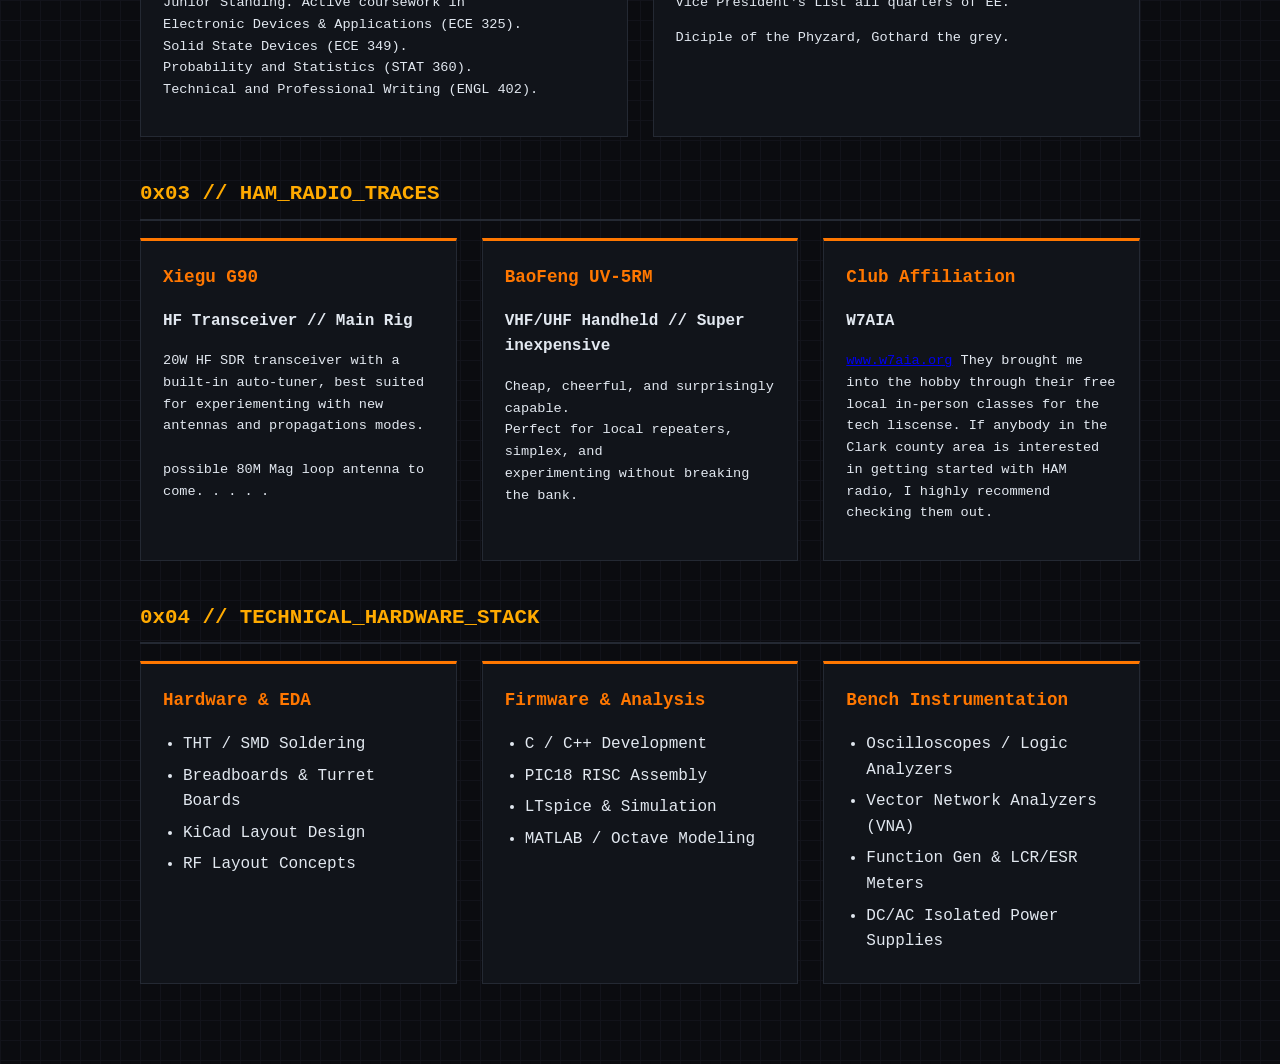
==== commit f339c6ad: "Fix typos in project description on index.html" ====
--- a/index.html
+++ b/index.html
@@ -71,7 +71,7 @@
                     <p class="project-desc">For this project, I designed and built a 50W tube amplifier including the High-Voltage Power Supply, low noise preamp, phase invertsion, and A/B Power output stage. I ended up spending a really conciderable amount of time on this project. 
                     <br>I couldnt have done any of this without these reasources: 
                     <br> <br><strong>Valve Amplifiers by Morgan Jones;</strong> taught me everything about tube amplifier analysis and operation. I cant understate how much this textbook helped me out with this project.
-                    <br> <br><strong>Uncle Doug on youtube;</strong> has amazing lectures and information videos all things tube amplifiers.  </p>
+                    <br> <br><strong>Uncle Doug on youtube;</strong> has amazing lectures and informational videos on all things tube amplifiers.  </p>
                     <p style="font-size:0.8rem; color:var(--text-muted);">Tech: LTspice, Fixed Biasing, Ground Loop Elimination, Impedance Matching</p>
                     <div class="project-links">
                         <button class="btn-sm modal-trigger" data-target="amp-modal">View Build/Schematic Photos & info</button>
@@ -218,3 +218,4 @@
 </body>
 </html>
 
+
